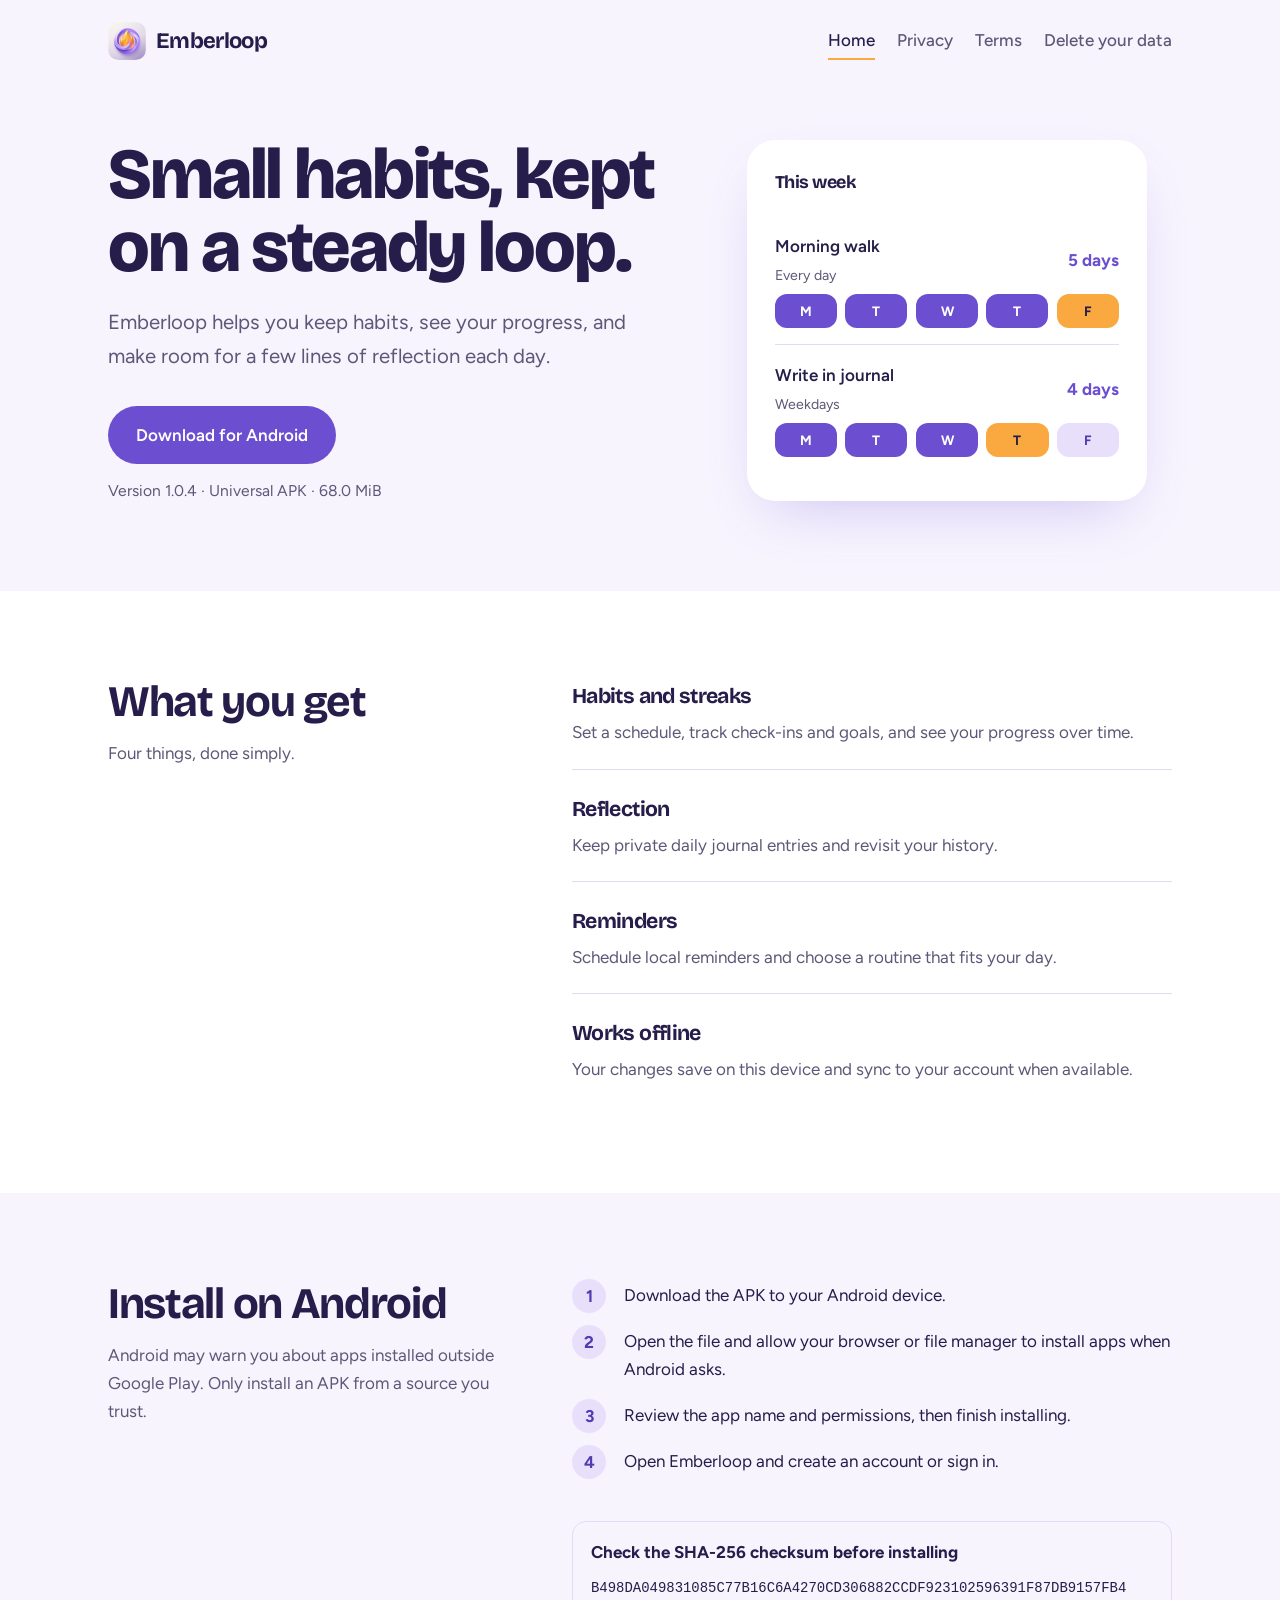
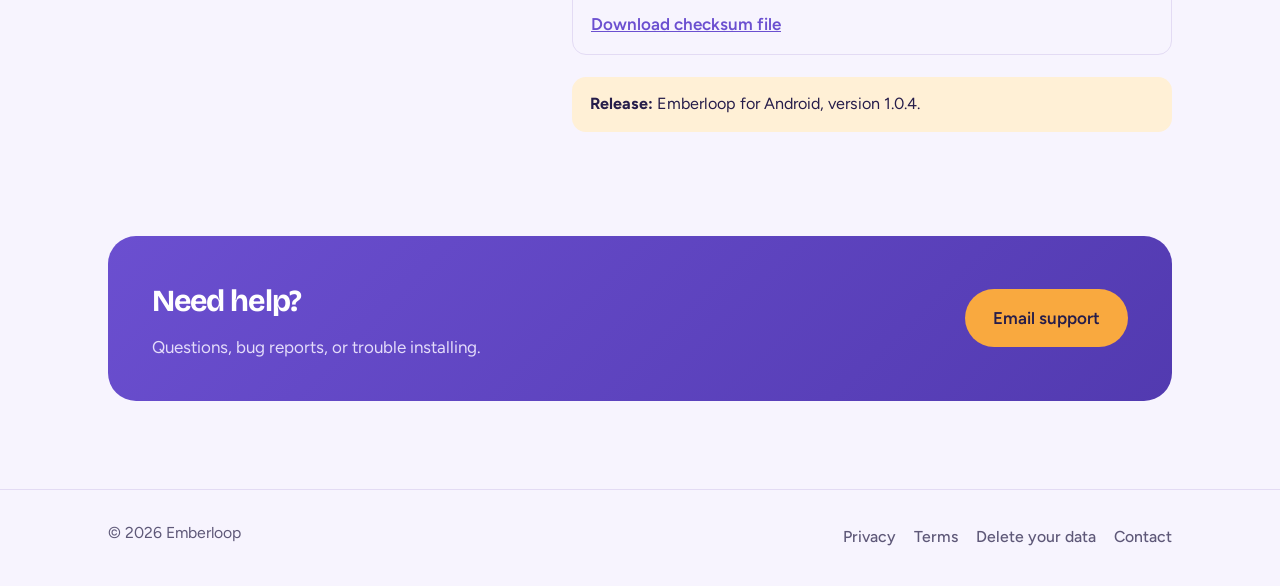
==== index.html @ a45d8104 "Add Emberloop website" ====
<!doctype html>
<html lang="en"><head><meta charset="utf-8"><meta name="viewport" content="width=device-width,initial-scale=1"><meta name="theme-color" content="#f7f4fe">
<title>Emberloop — Build a steady habit rhythm</title>
<meta name="description" content="Emberloop is a mindful daily habit tracker with streaks, reflections, reminders, and offline support.">
<link rel="preconnect" href="https://fonts.googleapis.com"><link rel="preconnect" href="https://fonts.gstatic.com" crossorigin>
<link href="https://fonts.googleapis.com/css2?family=Bricolage+Grotesque:opsz,wght@12..96,600;12..96,700;12..96,800&family=Figtree:wght@400;500;600&display=swap" rel="stylesheet">
<link rel="icon" type="image/png" href="favicon.png"><link rel="stylesheet" href="styles.css"></head><body>
<header class="top"><div class="wrap"><a class="brand" href="index.html"><img class="logo" src="logo.png" alt="" width="38" height="38">Emberloop</a>
<nav aria-label="Main"><a href="index.html" aria-current="page">Home</a><a href="privacy.html">Privacy</a><a href="terms.html">Terms</a><a href="deletion.html">Delete your data</a></nav></div></header>
<main>
<section class="hero"><div class="wrap"><div>
<h1>Small habits, kept on a steady loop.</h1>
<p class="lede">Emberloop helps you keep habits, see your progress, and make room for a few lines of reflection each day.</p>
<a class="btn" href="downloads/Emberloop-1.0.4-universal.apk" download>Download for Android</a>
<p class="meta">Version 1.0.4 · Universal APK · 68.0 MiB</p></div>
<div class="card" role="img" aria-label="Example of a weekly habit streak in Emberloop"><h2>This week</h2>
<div class="habit"><div><b>Morning walk</b><br><small>Every day</small></div><span class="streak">5 days</span><div class="days"><i class="on">M</i><i class="on">T</i><i class="on">W</i><i class="on">T</i><i class="today">F</i></div></div>
<div class="habit"><div><b>Write in journal</b><br><small>Weekdays</small></div><span class="streak">4 days</span><div class="days"><i class="on">M</i><i class="on">T</i><i class="on">W</i><i class="today">T</i><i class="">F</i></div></div></div></div></section>
<section class="band"><div class="wrap split"><div><h2 class="sec">What you get</h2><p class="sub">Four things, done simply.</p></div>
<ul class="feats">
<li><h3>Habits and streaks</h3><p>Set a schedule, track check-ins and goals, and see your progress over time.</p></li>
<li><h3>Reflection</h3><p>Keep private daily journal entries and revisit your history.</p></li>
<li><h3>Reminders</h3><p>Schedule local reminders and choose a routine that fits your day.</p></li>
<li><h3>Works offline</h3><p>Your changes save on this device and sync to your account when available.</p></li></ul></div></section>
<section class="plain"><div class="wrap split"><div><h2 class="sec">Install on Android</h2><p class="sub">Android may warn you about apps installed outside Google Play. Only install an APK from a source you trust.</p></div>
<div><ol class="steps"><li>Download the APK to your Android device.</li><li>Open the file and allow your browser or file manager to install apps when Android asks.</li><li>Review the app name and permissions, then finish installing.</li><li>Open Emberloop and create an account or sign in.</li></ol>
<div class="hash"><b>Check the SHA-256 checksum before installing</b><code>B498DA049831085C77B16C6A4270CD306882CCDF923102596391F87DB9157FB4</code><br><a href="downloads/SHA256SUMS.txt">Download checksum file</a></div>
<p class="note"><strong>Release:</strong> Emberloop for Android, version 1.0.4.</p></div></div></section>
<section class="plain" style="padding-top:0"><div class="wrap"><div class="help"><div><h2>Need help?</h2><p>Questions, bug reports, or trouble installing.</p></div><a class="btn" href="mailto:royal2004gamer@gmail.com">Email support</a></div></div></section>
</main><footer><div class="wrap"><span>© 2026 Emberloop</span><nav aria-label="Footer"><a href="privacy.html">Privacy</a><a href="terms.html">Terms</a><a href="deletion.html">Delete your data</a><a href="mailto:royal2004gamer@gmail.com">Contact</a></nav></div></footer></body></html>
---- styles.css ----
:root{color-scheme:light;--bg:#f7f4fe;--paper:#fff;--ink:#261d4a;--muted:#5e5878;--teal:#6b4fd0;--teal-d:#523ab0;--mint:#e8e0fb;--sun:#f9a93f;--sun-soft:#fff0d6;--line:#e3dbf4}
*{box-sizing:border-box}
html{font:17px/1.65 "Figtree",system-ui,-apple-system,"Segoe UI",sans-serif;background:var(--bg);color:var(--ink);-webkit-font-smoothing:antialiased}
body{margin:0}
h1,h2,h3,.brand{font-family:"Bricolage Grotesque","Figtree",system-ui,sans-serif;letter-spacing:-.03em}
a{color:var(--teal)}a:hover{color:var(--teal-d)}
:focus-visible{outline:3px solid var(--sun);outline-offset:3px;border-radius:6px}
.wrap{max-width:1120px;margin:0 auto;padding:0 28px}
header.top{padding:22px 0}
header.top .wrap{display:flex;justify-content:space-between;align-items:center;gap:20px}
.brand{display:flex;align-items:center;gap:10px;font-weight:700;font-size:1.3rem;color:var(--ink);text-decoration:none}
.brand:hover{color:var(--ink)}
.logo{width:38px;height:38px;border-radius:10px}
nav{display:flex;gap:22px;flex-wrap:wrap}
nav a{color:var(--muted);text-decoration:none;font-weight:500;padding:4px 0;border-bottom:2px solid transparent}
nav a:hover,nav a[aria-current=page]{color:var(--ink);border-color:var(--sun)}
.btn{display:inline-block;padding:15px 28px;border-radius:999px;background:var(--teal);color:#fff;font-weight:600;text-decoration:none;transition:background .2s}
.btn:hover{background:var(--teal-d);color:#fff}
.hero{padding:56px 0 88px}
.hero .wrap{display:grid;grid-template-columns:1.1fr .9fr;gap:64px;align-items:center}
h1{font-size:clamp(2.6rem,5.6vw,4.4rem);line-height:1.02;margin:0 0 22px;font-weight:800}
.lede{font-size:1.2rem;color:var(--muted);max-width:30em;margin:0 0 32px}
.meta{margin:14px 0 0;font-size:.92rem;color:var(--muted)}
/* streak card: the one memorable element */
.card{background:var(--paper);border-radius:28px;padding:28px;box-shadow:0 24px 60px -24px rgba(107,79,208,.32);max-width:400px;justify-self:center;width:100%}
.card h2{font-size:1.05rem;margin:0 0 18px;font-weight:700}
.habit{display:grid;grid-template-columns:1fr auto;gap:6px 12px;align-items:center;padding:16px 0;border-top:1px solid var(--line)}
.habit:first-of-type{border-top:0}
.habit b{font-weight:600}
.habit small{color:var(--muted)}
.days{grid-column:1/-1;display:flex;gap:8px}
.days i{flex:1;height:34px;border-radius:12px;background:var(--mint);display:grid;place-items:center;font-style:normal;font-size:.8rem;color:var(--teal-d);font-weight:700}
.days i.on{background:var(--teal);color:#fff;animation:pop .4s both}
.days i.today{background:var(--sun);color:var(--ink)}
.days i:nth-child(2){animation-delay:.15s}.days i:nth-child(3){animation-delay:.3s}.days i:nth-child(4){animation-delay:.45s}.days i:nth-child(5){animation-delay:.6s}
@keyframes pop{from{transform:scale(.6);opacity:0}to{transform:none;opacity:1}}
@media(prefers-reduced-motion:reduce){.days i{animation:none!important}}
.streak{font-weight:700;color:var(--teal)}
/* sections */
section.band{background:var(--paper);padding:88px 0}
section.plain{padding:88px 0}
.split{display:grid;grid-template-columns:.8fr 1.2fr;gap:64px}
h2.sec{font-size:clamp(1.8rem,3.4vw,2.6rem);line-height:1.1;margin:0 0 12px;font-weight:700}
.sub{color:var(--muted);margin:0}
.feats{list-style:none;margin:0;padding:0}
.feats li{padding:22px 0;border-top:1px solid var(--line)}
.feats li:first-child{border-top:0;padding-top:0}
.feats h3{margin:0 0 4px;font-size:1.25rem}
.feats p{margin:0;color:var(--muted)}
.steps{counter-reset:s;list-style:none;margin:0 0 28px;padding:0}
.steps li{counter-increment:s;position:relative;padding:0 0 18px 52px}
.steps li:before{content:counter(s);position:absolute;left:0;top:-2px;width:34px;height:34px;border-radius:50%;background:var(--mint);color:var(--teal-d);font-weight:700;display:grid;place-items:center}
.hash{background:var(--bg);border:1px solid var(--line);border-radius:14px;padding:16px 18px}
.hash b{display:block;margin-bottom:6px}
.hash code{font:.82rem/1.5 ui-monospace,Menlo,Consolas,monospace;overflow-wrap:anywhere;color:var(--ink)}
.hash a{display:inline-block;margin-top:10px;font-weight:600}
.note{margin-top:22px;padding:14px 18px;border-radius:14px;background:var(--sun-soft);font-size:.95rem}
.help{display:flex;justify-content:space-between;align-items:center;gap:24px;flex-wrap:wrap;background:var(--teal);color:#fff;border-radius:28px;padding:40px 44px}
.help h2{margin:0 0 6px;font-size:1.8rem}.help p{margin:0;color:#e4dcfa}
.help{background:linear-gradient(135deg,#6b4fd0,#523ab0)}.help .btn{background:var(--sun);color:var(--ink)}.help .btn:hover{background:#fff;color:var(--ink)}
/* legal */
.doc{padding:40px 0 96px}
.doc .wrap{display:grid;grid-template-columns:.7fr 1.3fr;gap:64px}
.doc aside{position:sticky;top:28px;align-self:start}
.doc h1{font-size:clamp(2.2rem,4vw,3.2rem);margin:0 0 14px}
.doc aside p{color:var(--muted);font-size:.95rem;margin:0}
.doc section{padding:0 0 28px;margin:0 0 28px;border-bottom:1px solid var(--line)}
.doc section:last-child{border:0}
.doc h2{font-size:1.3rem;margin:0 0 8px}
.doc p,.doc li{color:var(--muted);margin:0 0 10px}
.doc strong{color:var(--ink)}
footer{border-top:1px solid var(--line);padding:30px 0;color:var(--muted);font-size:.93rem}
footer .wrap{display:flex;justify-content:space-between;gap:20px;flex-wrap:wrap}
footer nav{gap:18px}
@media(max-width:820px){.hero .wrap,.split,.doc .wrap{grid-template-columns:1fr;gap:40px}.doc aside{position:static}.hero{padding:32px 0 56px}section.band,section.plain{padding:56px 0}.help{padding:30px 26px}}
@media(max-width:520px){.wrap{padding:0 20px}header.top .wrap{flex-direction:column;align-items:flex-start}}
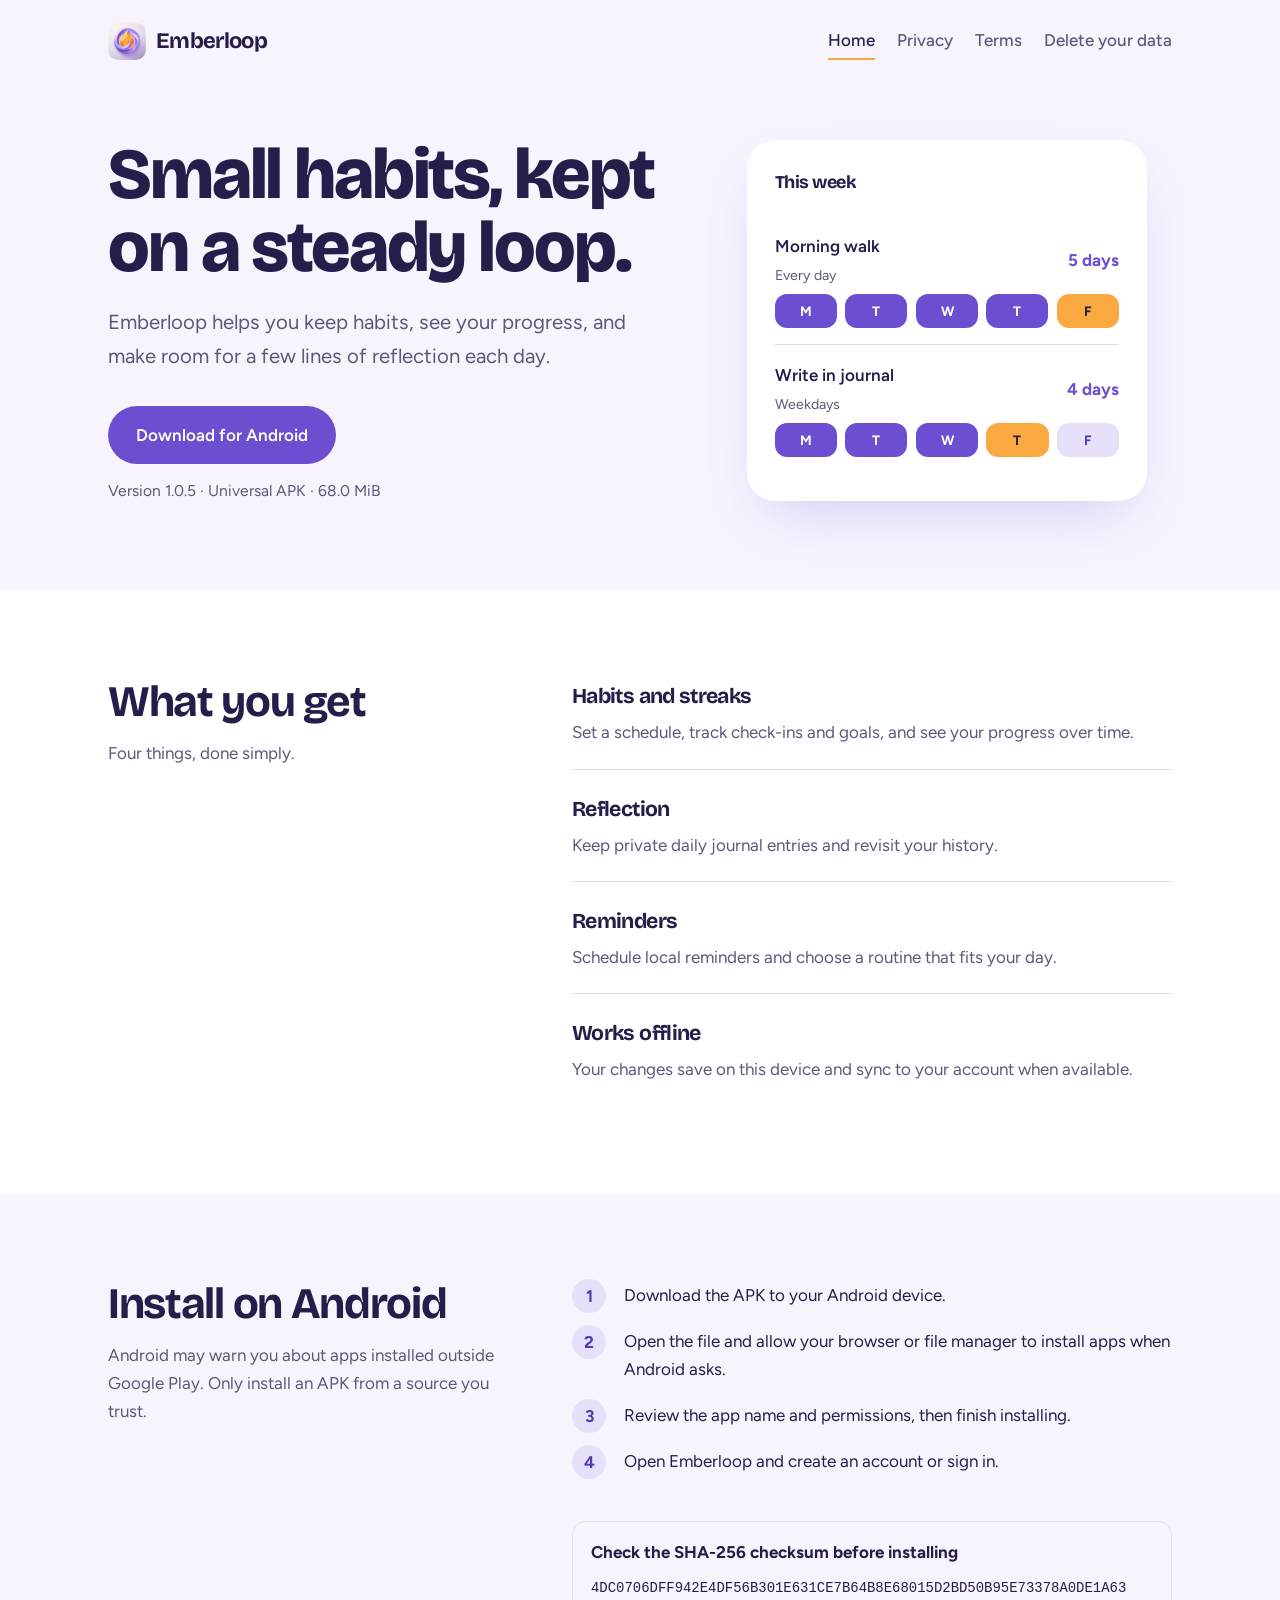
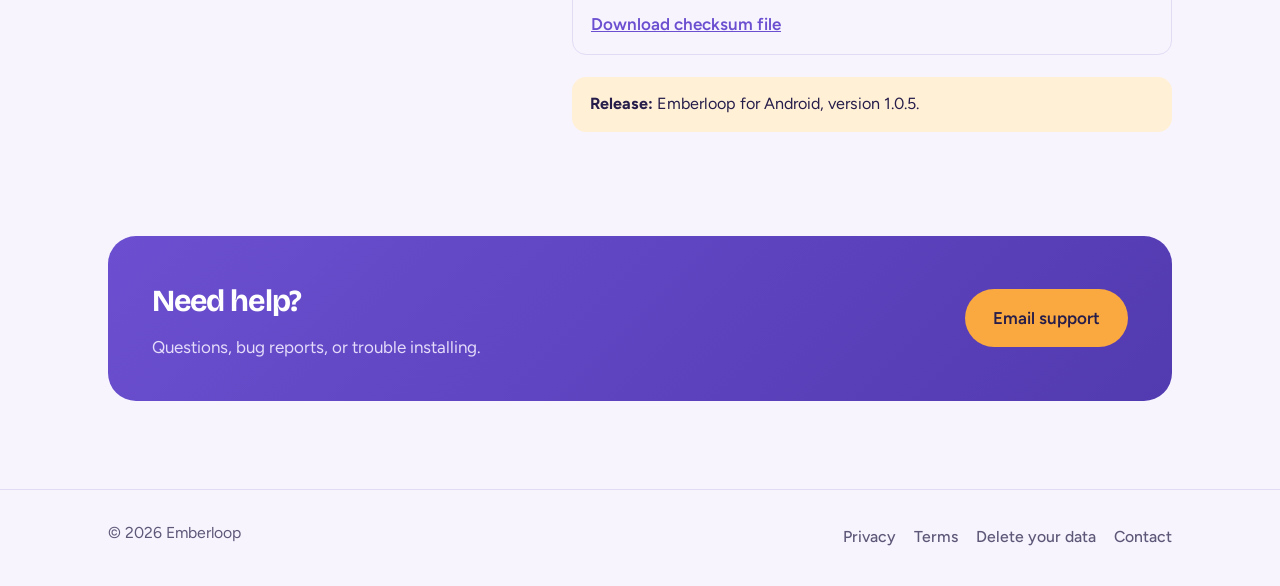
==== commit bdc1900a: "New version added and Site updated" ====
--- a/index.html
+++ b/index.html
@@ -11,8 +11,8 @@
 <section class="hero"><div class="wrap"><div>
 <h1>Small habits, kept on a steady loop.</h1>
 <p class="lede">Emberloop helps you keep habits, see your progress, and make room for a few lines of reflection each day.</p>
-<a class="btn" href="downloads/Emberloop-1.0.4-universal.apk" download>Download for Android</a>
-<p class="meta">Version 1.0.4 · Universal APK · 68.0 MiB</p></div>
+<a class="btn" href="https://github.com/royalvarun15/Emberloop-site/releases/download/v1.0.5/Emberloop-1.0.5-universal.apk" download>Download for Android</a>
+<p class="meta">Version 1.0.5 · Universal APK · 68.0 MiB</p></div>
 <div class="card" role="img" aria-label="Example of a weekly habit streak in Emberloop"><h2>This week</h2>
 <div class="habit"><div><b>Morning walk</b><br><small>Every day</small></div><span class="streak">5 days</span><div class="days"><i class="on">M</i><i class="on">T</i><i class="on">W</i><i class="on">T</i><i class="today">F</i></div></div>
 <div class="habit"><div><b>Write in journal</b><br><small>Weekdays</small></div><span class="streak">4 days</span><div class="days"><i class="on">M</i><i class="on">T</i><i class="on">W</i><i class="today">T</i><i class="">F</i></div></div></div></div></section>
@@ -24,7 +24,7 @@
 <li><h3>Works offline</h3><p>Your changes save on this device and sync to your account when available.</p></li></ul></div></section>
 <section class="plain"><div class="wrap split"><div><h2 class="sec">Install on Android</h2><p class="sub">Android may warn you about apps installed outside Google Play. Only install an APK from a source you trust.</p></div>
 <div><ol class="steps"><li>Download the APK to your Android device.</li><li>Open the file and allow your browser or file manager to install apps when Android asks.</li><li>Review the app name and permissions, then finish installing.</li><li>Open Emberloop and create an account or sign in.</li></ol>
-<div class="hash"><b>Check the SHA-256 checksum before installing</b><code>B498DA049831085C77B16C6A4270CD306882CCDF923102596391F87DB9157FB4</code><br><a href="downloads/SHA256SUMS.txt">Download checksum file</a></div>
-<p class="note"><strong>Release:</strong> Emberloop for Android, version 1.0.4.</p></div></div></section>
+<div class="hash"><b>Check the SHA-256 checksum before installing</b><code>4DC0706DFF942E4DF56B301E631CE7B64B8E68015D2BD50B95E73378A0DE1A63</code><br><a href="https://github.com/royalvarun15/Emberloop-site/releases/download/v1.0.5/SHA256SUMS.txt">Download checksum file</a></div>
+<p class="note"><strong>Release:</strong> Emberloop for Android, version 1.0.5.</p></div></div></section>
 <section class="plain" style="padding-top:0"><div class="wrap"><div class="help"><div><h2>Need help?</h2><p>Questions, bug reports, or trouble installing.</p></div><a class="btn" href="mailto:royal2004gamer@gmail.com">Email support</a></div></div></section>
-</main><footer><div class="wrap"><span>© 2026 Emberloop</span><nav aria-label="Footer"><a href="privacy.html">Privacy</a><a href="terms.html">Terms</a><a href="deletion.html">Delete your data</a><a href="mailto:royal2004gamer@gmail.com">Contact</a></nav></div></footer></body></html>+</main><footer><div class="wrap"><span>© 2026 Emberloop</span><nav aria-label="Footer"><a href="privacy.html">Privacy</a><a href="terms.html">Terms</a><a href="deletion.html">Delete your data</a><a href="mailto:royal2004gamer@gmail.com">Contact</a></nav></div></footer></body></html>
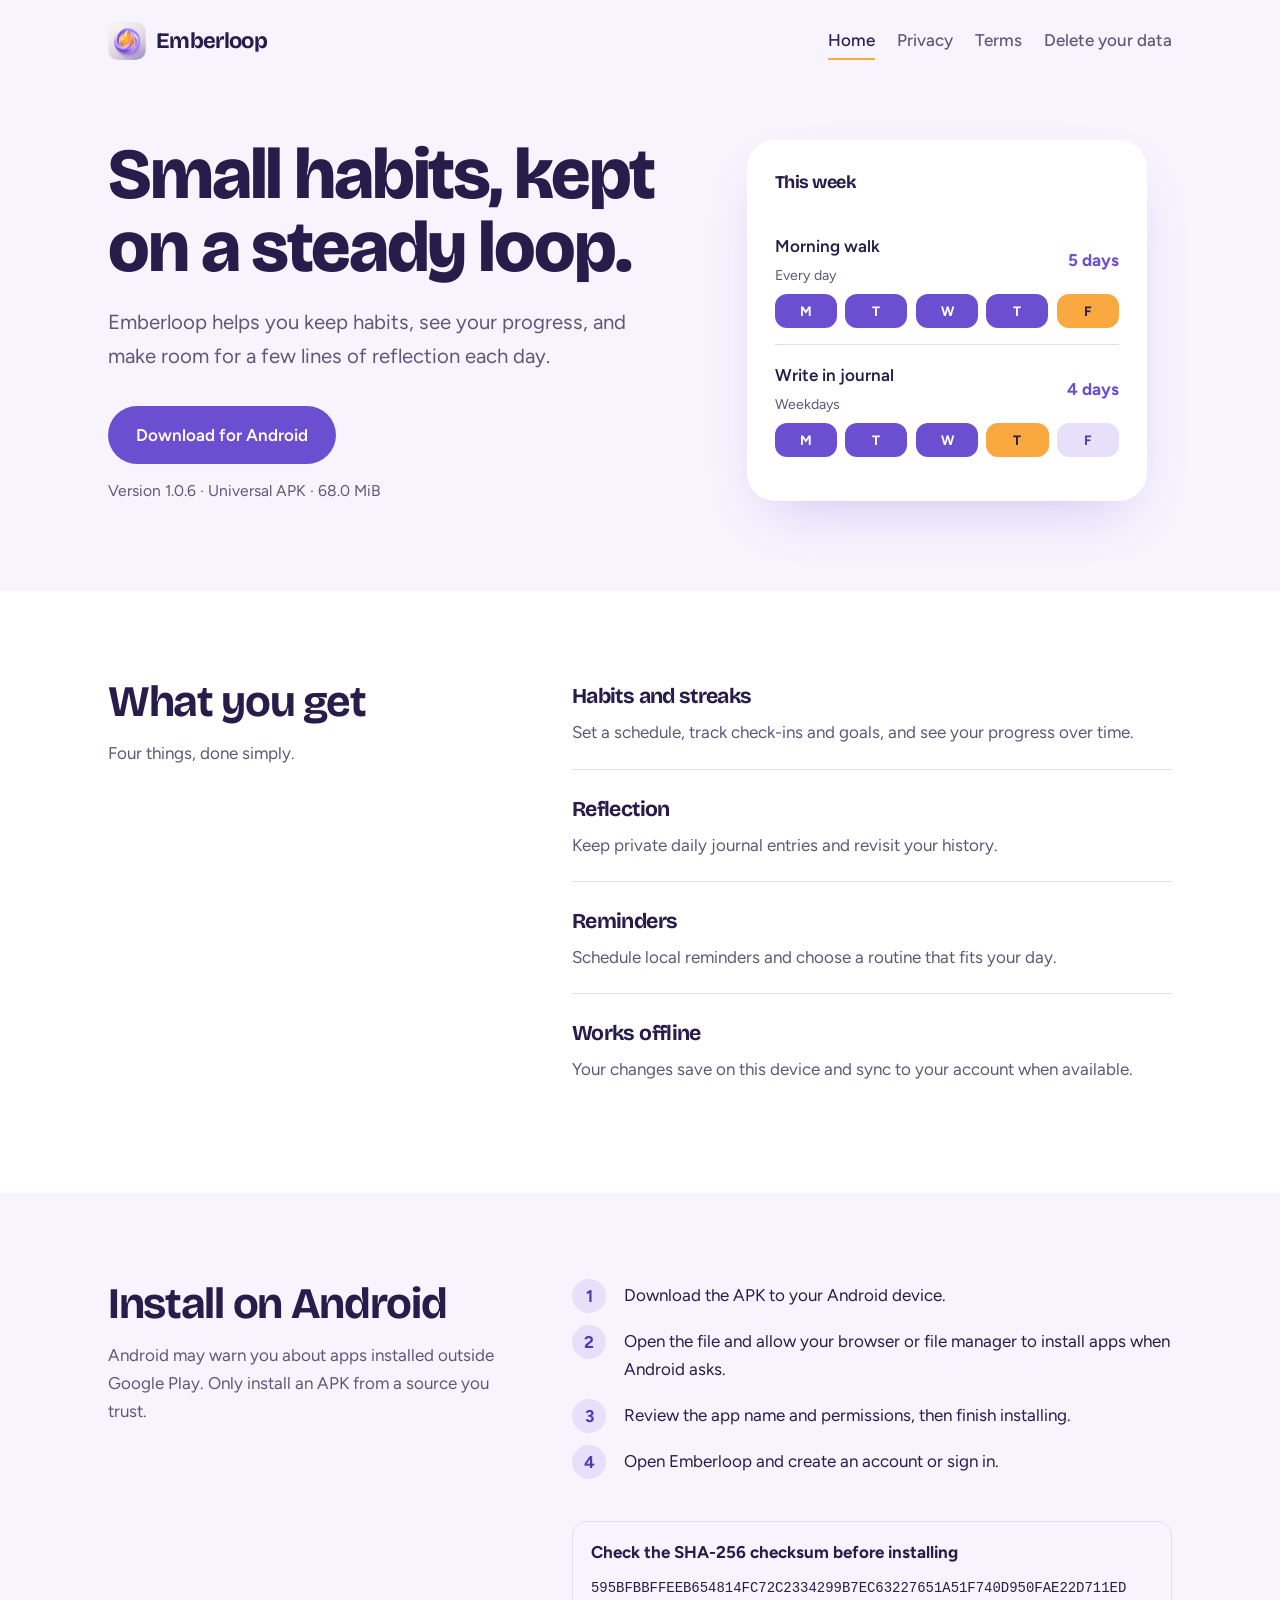
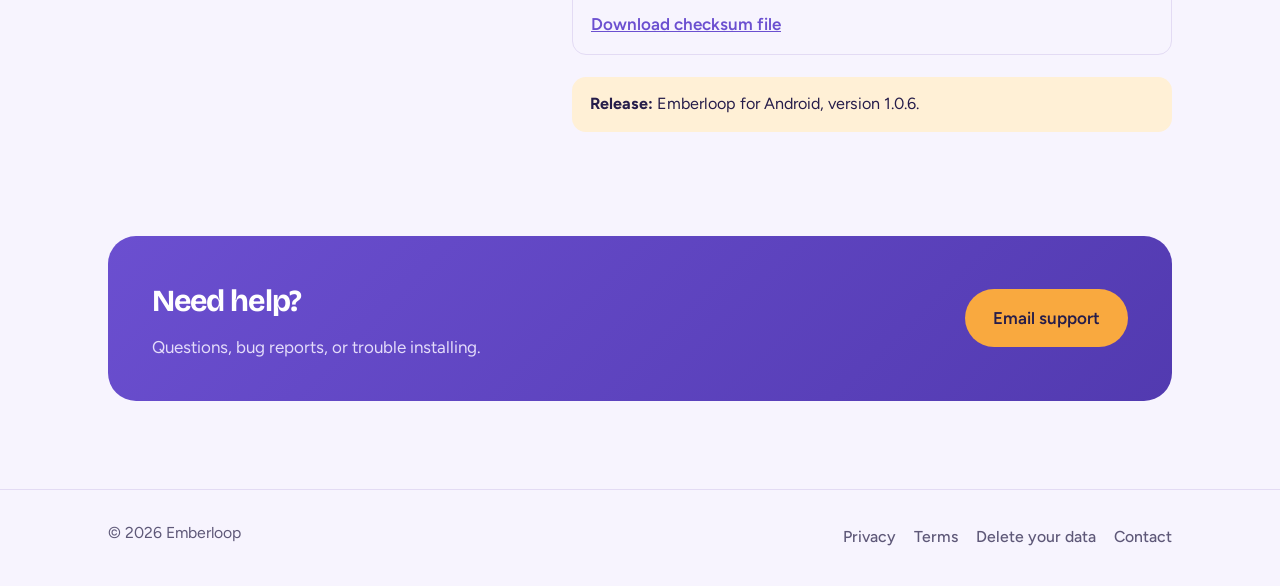
==== commit 6dd27f4b: "Update Emberloop download to 1.0.6" ====
--- a/index.html
+++ b/index.html
@@ -11,8 +11,8 @@
 <section class="hero"><div class="wrap"><div>
 <h1>Small habits, kept on a steady loop.</h1>
 <p class="lede">Emberloop helps you keep habits, see your progress, and make room for a few lines of reflection each day.</p>
-<a class="btn" href="https://github.com/royalvarun15/Emberloop-site/releases/download/v1.0.5/Emberloop-1.0.5-universal.apk" download>Download for Android</a>
-<p class="meta">Version 1.0.5 · Universal APK · 68.0 MiB</p></div>
+<a class="btn" href="https://github.com/royalvarun15/Emberloop-site/releases/download/v1.0.6/Emberloop-1.0.6-universal.apk" download>Download for Android</a>
+<p class="meta">Version 1.0.6 · Universal APK · 68.0 MiB</p></div>
 <div class="card" role="img" aria-label="Example of a weekly habit streak in Emberloop"><h2>This week</h2>
 <div class="habit"><div><b>Morning walk</b><br><small>Every day</small></div><span class="streak">5 days</span><div class="days"><i class="on">M</i><i class="on">T</i><i class="on">W</i><i class="on">T</i><i class="today">F</i></div></div>
 <div class="habit"><div><b>Write in journal</b><br><small>Weekdays</small></div><span class="streak">4 days</span><div class="days"><i class="on">M</i><i class="on">T</i><i class="on">W</i><i class="today">T</i><i class="">F</i></div></div></div></div></section>
@@ -24,7 +24,7 @@
 <li><h3>Works offline</h3><p>Your changes save on this device and sync to your account when available.</p></li></ul></div></section>
 <section class="plain"><div class="wrap split"><div><h2 class="sec">Install on Android</h2><p class="sub">Android may warn you about apps installed outside Google Play. Only install an APK from a source you trust.</p></div>
 <div><ol class="steps"><li>Download the APK to your Android device.</li><li>Open the file and allow your browser or file manager to install apps when Android asks.</li><li>Review the app name and permissions, then finish installing.</li><li>Open Emberloop and create an account or sign in.</li></ol>
-<div class="hash"><b>Check the SHA-256 checksum before installing</b><code>4DC0706DFF942E4DF56B301E631CE7B64B8E68015D2BD50B95E73378A0DE1A63</code><br><a href="https://github.com/royalvarun15/Emberloop-site/releases/download/v1.0.5/SHA256SUMS.txt">Download checksum file</a></div>
-<p class="note"><strong>Release:</strong> Emberloop for Android, version 1.0.5.</p></div></div></section>
+<div class="hash"><b>Check the SHA-256 checksum before installing</b><code>595BFBBFFEEB654814FC72C2334299B7EC63227651A51F740D950FAE22D711ED</code><br><a href="https://github.com/royalvarun15/Emberloop-site/releases/download/v1.0.6/SHA256SUMS.txt">Download checksum file</a></div>
+<p class="note"><strong>Release:</strong> Emberloop for Android, version 1.0.6.</p></div></div></section>
 <section class="plain" style="padding-top:0"><div class="wrap"><div class="help"><div><h2>Need help?</h2><p>Questions, bug reports, or trouble installing.</p></div><a class="btn" href="mailto:royal2004gamer@gmail.com">Email support</a></div></div></section>
 </main><footer><div class="wrap"><span>© 2026 Emberloop</span><nav aria-label="Footer"><a href="privacy.html">Privacy</a><a href="terms.html">Terms</a><a href="deletion.html">Delete your data</a><a href="mailto:royal2004gamer@gmail.com">Contact</a></nav></div></footer></body></html>
